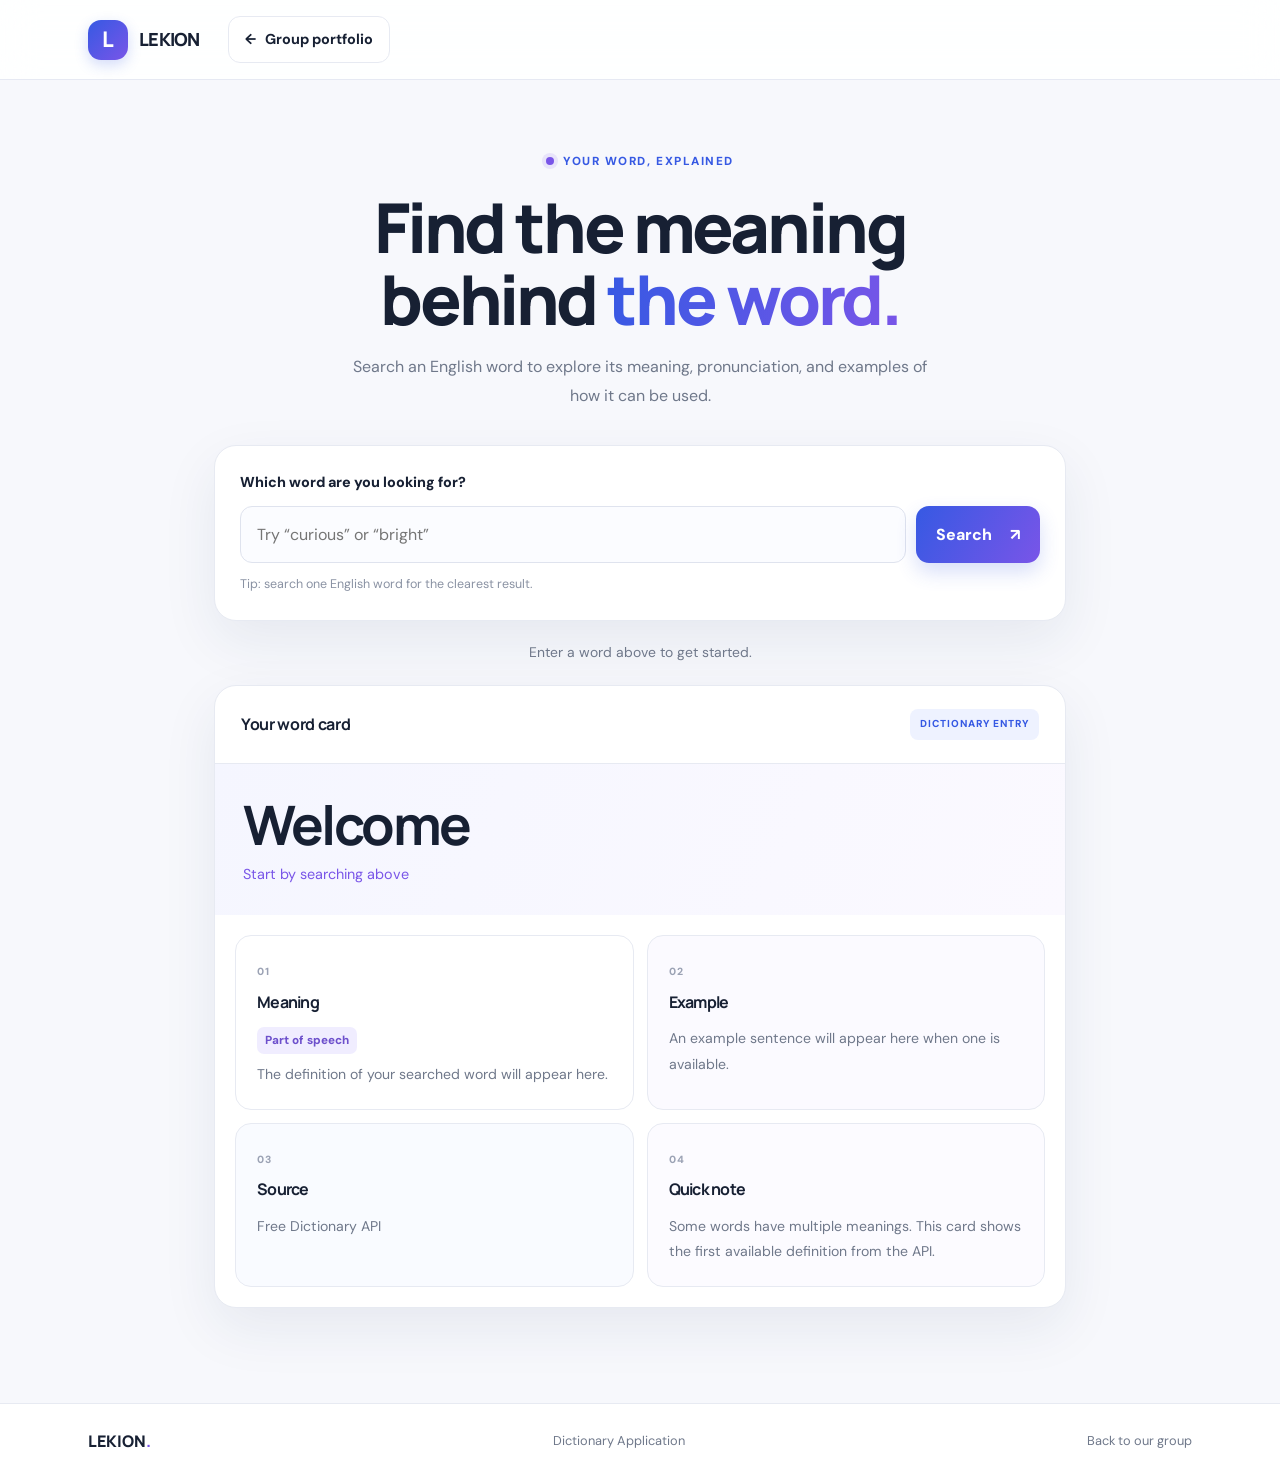
==== app.html @ 006d4588 "Add files via upload" ====
<!DOCTYPE html>
<html lang="en">
<head>
  <meta charset="UTF-8">
  <meta name="viewport" content="width=device-width, initial-scale=1.0">
  <meta name="description" content="Use LEKION to look up definitions, pronunciation, and example sentences.">
  <title>LEKION | Dictionary</title>
  <link rel="stylesheet" href="styles.css">
  <script src="script.js" defer></script>
</head>
<body class="dictionary-page">
  <header class="site-header">
    <nav class="nav-wrap" aria-label="Main navigation">
      <a class="brand" href="index.html" aria-label="LEKION home"><span class="brand-mark" aria-hidden="true">L</span><span>LEKION</span></a>
      <a class="nav-cta" href="index.html"><span aria-hidden="true">←</span> Group portfolio</a>
    </nav>
  </header>
  <main class="dictionary-main">
    <section class="dictionary-intro">
      <p class="eyebrow"><span class="eyebrow-dot"></span> YOUR WORD, EXPLAINED</p>
      <h1>Find the meaning<br>behind <span>the word.</span></h1>
      <p>Search an English word to explore its meaning, pronunciation, and examples of how it can be used.</p>
    </section>

    <section class="search-panel" aria-labelledby="search-title">
      <form id="dictionaryForm">
        <label id="search-title" for="wordInput">Which word are you looking for?</label>
        <div class="search-row"><input type="text" id="wordInput" name="word" placeholder="Try “curious” or “bright”" autocomplete="off" required><button class="button" id="searchButton" type="submit">Search <span aria-hidden="true">↗</span></button></div>
        <p class="search-hint">Tip: search one English word for the clearest result.</p>
      </form>
    </section>

    <p id="statusMessage" class="status-message" role="status" aria-live="polite">Enter a word above to get started.</p>
    <section id="errorMessage" class="error-message" aria-live="polite" hidden><h2>We couldn't find that word.</h2><p id="errorText">Please check the spelling and try again.</p></section>

    <section id="dictionaryResult" class="dictionary-result" aria-live="polite" aria-labelledby="resultHeading">
      <div class="result-topline"><h2 id="resultHeading">Your word card</h2><span class="result-tag">DICTIONARY ENTRY</span></div>
      <article class="word-information"><div><h3 id="word">Welcome</h3><p id="phonetic">Start by searching above</p></div><button id="audioButton" class="audio-button" type="button" aria-label="Play pronunciation" hidden>▶</button></article>
      <div class="result-details">
        <article class="detail-card meaning"><span class="detail-number">01</span><h3>Meaning</h3><p id="partOfSpeech" class="part-of-speech">Part of speech</p><p id="definition">The definition of your searched word will appear here.</p></article>
        <article class="detail-card example"><span class="detail-number">02</span><h3>Example</h3><p id="example">An example sentence will appear here when one is available.</p></article>
        <article class="detail-card source"><span class="detail-number">03</span><h3>Source</h3><p id="source">Free Dictionary API</p></article>
        <article class="detail-card search-note"><span class="detail-number">04</span><h3>Quick note</h3><p>Some words have multiple meanings. This card shows the first available definition from the API.</p></article>
      </div>
    </section>
  </main>
  <footer class="site-footer"><div class="footer-inner"><a class="footer-brand" href="index.html">LEKION<span>.</span></a><p>Dictionary Application</p><p><a href="index.html">Back to our group</a></p></div></footer>
</body>
</html>
---- styles.css ----
@import url('https://fonts.googleapis.com/css2?family=DM+Sans:wght@400;500;600;700&family=Manrope:wght@400;500;600;700;800&display=swap');

:root{--ink:#172033;--muted:#6f788a;--blue:#3659e3;--purple:#7955e8;--line:#e7eaf2;--paper:#f7f8fc;--white:#fff;--soft-blue:#eef2ff;--shadow:0 20px 55px rgba(30,45,90,.08)}
*{box-sizing:border-box}
html{scroll-behavior:smooth;scroll-padding-top:95px}
body{margin:0;background:var(--paper);color:var(--ink);font-family:"DM Sans",Arial,sans-serif;line-height:1.6}
a{color:inherit;text-decoration:none}
button,input{font:inherit}
.site-header{position:sticky;top:0;z-index:20;background:rgba(255,255,255,.88);backdrop-filter:blur(18px);border-bottom:1px solid rgba(226,230,241,.85)}
.nav-wrap{max-width:1160px;margin:auto;padding:16px 28px;display:flex;align-items:center;gap:28px;min-height:76px}
.brand{display:inline-flex;align-items:center;gap:11px;font-family:Manrope,sans-serif;font-size:1.13rem;font-weight:800;letter-spacing:-.04em}
.brand-mark{width:40px;height:40px;display:grid;place-items:center;border-radius:13px;background:linear-gradient(135deg,var(--blue),var(--purple));color:white;font-size:1.35rem;font-weight:900;box-shadow:0 5px 14px rgba(54,89,227,.22);transition:transform .18s ease,box-shadow .18s ease}
.brand:hover .brand-mark{transform:translateY(-2px) rotate(-4deg);box-shadow:0 8px 20px rgba(54,89,227,.3)}
.nav-links{display:flex;list-style:none;align-items:center;gap:30px;margin:0 0 0 auto;padding:0}
.nav-links a,.nav-cta{font-size:.9rem;font-weight:700;color:#626c80;transition:color .2s}
.nav-links a:hover,.nav-cta:hover{color:var(--blue)}
.nav-cta{display:inline-flex;align-items:center;gap:9px;padding:11px 16px;border:1px solid var(--line);border-radius:12px;background:white;color:var(--ink)}
.portfolio-hero{position:relative;overflow:hidden;display:grid;grid-template-columns:1.05fr .95fr;gap:50px;align-items:center;max-width:1160px;margin:0 auto;padding:92px 28px 105px;min-height:570px}
.portfolio-hero:before{content:"";position:absolute;width:520px;height:520px;border-radius:50%;background:radial-gradient(circle,rgba(112,90,239,.09),transparent 68%);right:-90px;top:10px;pointer-events:none}
.hero-copy{position:relative;z-index:1}
.eyebrow{display:flex;align-items:center;gap:9px;margin:0 0 20px;color:var(--blue);font-size:.73rem;font-weight:800;letter-spacing:.13em;text-transform:uppercase}
.eyebrow-dot{width:8px;height:8px;border-radius:50%;background:var(--purple);box-shadow:0 0 0 4px rgba(121,85,232,.12)}
h1,h2,h3,p{margin-top:0}
h1,h2,h3{font-family:Manrope,"DM Sans",sans-serif;letter-spacing:-.045em}
.portfolio-hero h1,.dictionary-intro h1{font-size:clamp(3.1rem,6vw,5.15rem);line-height:1.05;margin:0 0 23px;font-weight:800}
h1 span,.section-heading span{color:var(--blue)}
.portfolio-hero h1 span,.dictionary-intro h1 span{background:linear-gradient(100deg,var(--blue),var(--purple));-webkit-background-clip:text;background-clip:text;color:transparent}
.hero-description{max-width:510px;color:var(--muted);font-size:1.08rem;line-height:1.8;margin-bottom:28px}
.hero-actions{display:flex;flex-wrap:wrap;gap:12px}
.button{display:inline-flex;align-items:center;justify-content:center;gap:18px;border:0;border-radius:13px;padding:14px 20px;background:linear-gradient(120deg,var(--blue),var(--purple));color:white;font-weight:800;box-shadow:0 9px 20px rgba(54,89,227,.2);cursor:pointer;transition:transform .2s,box-shadow .2s}
.button:hover{transform:translateY(-2px);box-shadow:0 13px 26px rgba(54,89,227,.28)}
.button-light{background:white;color:var(--ink);border:1px solid var(--line);box-shadow:none}
.button-light:hover{box-shadow:var(--shadow)}
.hero-proof{display:flex;align-items:center;gap:11px;color:var(--muted);font-size:.85rem;margin-top:33px}
.proof-icon{display:grid;place-items:center;width:34px;height:34px;border-radius:10px;background:#ecefff;color:var(--blue);font-weight:800}
.hero-visual{position:relative;display:grid;place-items:center;min-height:365px}
.visual-orbit{position:absolute;border:1px solid #e0e4fa;border-radius:50%;transform:rotate(-20deg)}
.orbit-one{width:390px;height:270px}.orbit-two{width:300px;height:390px;transform:rotate(38deg);border-color:#e8e0fb}
.floating-card{position:relative;background:rgba(255,255,255,.94);border:1px solid rgba(229,232,244,.95);border-radius:22px;box-shadow:0 22px 65px rgba(37,47,94,.13)}
.card-main{z-index:2;width:min(330px,90%);padding:28px 30px;transform:rotate(-3deg)}
.card-label{display:block;color:#8b93a6;font-size:.65rem;font-weight:800;letter-spacing:.14em;margin-bottom:13px}
.card-main strong{display:block;font-family:Manrope,sans-serif;font-size:2.65rem;letter-spacing:-.06em}
.card-main em{display:block;color:var(--purple);font-size:.9rem;margin:2px 0 18px}
.card-main p{font-size:.91rem;line-height:1.7;color:var(--muted);margin:0;max-width:245px}
.card-spark{position:absolute;right:25px;top:28px;color:#f1b94e;font-size:1.6rem}
.card-small{position:absolute;z-index:3;display:flex;align-items:center;gap:12px;padding:13px 16px;border-radius:15px;transform:rotate(3deg)}
.card-top{top:23px;right:-4px}.card-bottom{bottom:22px;left:-5px;transform:rotate(-4deg)}
.mini-symbol{display:grid;place-items:center;width:38px;height:38px;border-radius:12px;background:#edf0ff;color:var(--blue);font-weight:900}
.mini-symbol.purple{background:#f1eaff;color:var(--purple);font-size:1.3rem}
.card-small b,.card-small small{display:block}.card-small b{font-size:.8rem}.card-small small{font-size:.68rem;color:var(--muted);margin-top:2px}
.decor-star{position:absolute;color:#8a70ee}.star-one{top:15px;left:45px;font-size:1.8rem}.star-two{bottom:40px;right:25px;font-size:1.35rem;color:#f0b64b}
.portfolio-section{max-width:1160px;margin:0 auto;padding:76px 28px}
.about-section{border-top:1px solid var(--line);border-bottom:1px solid var(--line)}
.about-grid{display:grid;grid-template-columns:1fr 1fr;gap:80px;align-items:center}
.section-heading{font-size:clamp(2.2rem,4vw,3.35rem);line-height:1.15;margin:0 0 20px}
.about-note{border-left:3px solid var(--purple);padding:9px 0 9px 25px}
.note-number,.member-number{display:block;color:var(--blue);font-size:.68rem;letter-spacing:.12em;font-weight:800;margin-bottom:12px}
.about-note p,.section-copy{max-width:650px;color:var(--muted);line-height:1.85;margin:0}
.project-section{padding-top:95px;padding-bottom:95px}
.project-section>.section-copy,.team-section>.section-copy{margin-bottom:32px}
.project-grid{display:grid;grid-template-columns:1.3fr .7fr;gap:20px;margin-top:34px}
.project-card,.api-card{position:relative;overflow:hidden;border:1px solid var(--line);border-radius:22px;padding:30px;background:white;box-shadow:0 8px 28px rgba(35,46,86,.035)}
.project-icon{display:grid;place-items:center;width:52px;height:52px;border-radius:16px;background:var(--soft-blue);color:var(--blue);font-weight:900;font-size:1.3rem;margin-bottom:24px}
.project-card h3,.api-card h3{font-size:1.45rem;margin:0 0 12px}
.project-card p,.api-card p{color:var(--muted);line-height:1.8;font-size:.94rem}
.text-link{display:inline-flex;gap:10px;align-items:center;color:var(--blue);font-size:.88rem;font-weight:800;margin-top:7px}
.api-card{background:#202849;color:white;border:0}
.api-card .card-label{color:#b4bcdb}.api-card h3{color:white}.api-card p{color:#c2c9de}.api-orb{position:absolute;right:20px;top:18px;font-size:4.7rem;color:rgba(160,145,255,.18)}
.api-card .text-link{color:#b9b4ff}
.team-section{padding-top:60px;padding-bottom:100px}
.team-grid{display:grid;grid-template-columns:repeat(3,minmax(0,1fr));gap:18px;margin-top:35px}
.member-card{overflow:hidden;background:white;border:1px solid var(--line);border-radius:20px;box-shadow:0 8px 25px rgba(35,46,86,.04)}
.member-photo-wrap{height:180px;background:linear-gradient(135deg,#e9edff,#f2eaff);position:relative;display:grid;place-items:center;overflow:hidden}
.member-photo{position:absolute;width:100%;height:100%;object-fit:cover;z-index:1}
.photo-fallback{font-family:Manrope,sans-serif;font-size:2.5rem;font-weight:800;color:#7d83d6}
.member-info{padding:23px}
.member-info h3{font-size:1.2rem;margin:0 0 8px}
.member-role{color:var(--blue)!important;font-weight:700;font-size:.8rem!important;margin-bottom:11px!important}
.member-info p{font-size:.85rem;color:var(--muted);line-height:1.75;margin-bottom:0}
.app-callout{max-width:1104px;margin:0 auto 90px;padding:35px 40px;display:flex;justify-content:space-between;align-items:center;gap:24px;border:1px solid #e3e5fb;border-radius:24px;background:linear-gradient(115deg,#f0f2ff,#fbf8ff)}
.app-callout .eyebrow{margin-bottom:9px}.app-callout h2{font-size:2rem;margin:0 0 5px}.app-callout p:not(.eyebrow){color:var(--muted);margin:0}
.site-footer{border-top:1px solid var(--line);background:#fff}
.footer-inner{max-width:1160px;margin:auto;padding:25px 28px;display:flex;align-items:center;justify-content:space-between;gap:18px;color:var(--muted);font-size:.8rem}
.footer-inner p{margin:0}.footer-brand{font-family:Manrope,sans-serif;font-weight:900;font-size:1rem;color:var(--ink)}.footer-brand span{color:var(--purple)}
.dictionary-main{max-width:900px;margin:0 auto;padding:72px 24px 95px}
.dictionary-intro{text-align:center;margin:0 auto 34px;max-width:680px}
.dictionary-intro .eyebrow{justify-content:center}
.dictionary-intro h1{font-size:clamp(2.7rem,6vw,4.3rem);margin-bottom:18px}
.dictionary-intro>p:last-child{max-width:590px;margin:0 auto;color:var(--muted);line-height:1.8}
.search-panel{background:white;border:1px solid var(--line);border-radius:22px;padding:25px;box-shadow:var(--shadow)}
.search-panel label{display:block;font-weight:800;font-size:.9rem;margin-bottom:12px}
.search-row{display:flex;gap:10px}
.search-row input{min-width:0;flex:1;padding:15px 16px;border:1px solid #dfe3ee;border-radius:12px;outline:none;color:var(--ink);background:#fbfcff;transition:border-color .2s,box-shadow .2s}
.search-row input:focus{border-color:var(--blue);box-shadow:0 0 0 4px rgba(54,89,227,.1)}
.search-hint{font-size:.78rem;color:#8a92a3;margin:12px 0 0}
.status-message{min-height:24px;text-align:center;color:var(--muted);font-size:.87rem;margin:20px 0}
.status-message.loading{color:var(--blue)}.status-message.success{color:#24845a}.status-message.error{color:#c43d52}
.dictionary-result{overflow:hidden;background:white;border:1px solid var(--line);border-radius:22px;box-shadow:var(--shadow)}
.result-topline{display:flex;justify-content:space-between;align-items:center;gap:15px;padding:23px 26px;border-bottom:1px solid var(--line)}
.result-topline h2{font-size:1rem;margin:0;letter-spacing:-.02em}
.result-tag{font-size:.63rem;letter-spacing:.1em;font-weight:800;color:var(--blue);background:var(--soft-blue);padding:7px 10px;border-radius:8px}
.word-information{display:flex;align-items:center;justify-content:space-between;gap:20px;padding:29px 28px;background:linear-gradient(115deg,#f5f6ff,#fbf9ff)}
.word-information h3{font-size:clamp(2.3rem,6vw,3.4rem);line-height:1.15;margin:0 0 8px;overflow-wrap:anywhere}
.word-information p{margin:0;color:var(--purple);font-size:.9rem}
.audio-button{width:46px;height:46px;flex:0 0 46px;border:0;border-radius:15px;background:white;color:var(--blue);box-shadow:0 4px 14px rgba(50,60,110,.1);cursor:pointer}
.result-details{display:grid;grid-template-columns:1fr 1fr;gap:13px;padding:20px}
.detail-card{position:relative;border:1px solid var(--line);border-radius:16px;padding:21px;min-height:155px}
.detail-number{font-size:.65rem;font-weight:800;color:#9ba2b4;letter-spacing:.1em}
.detail-card h3{font-size:1rem;margin:7px 0 11px}
.detail-card p{font-size:.88rem;color:var(--muted);line-height:1.8;margin-bottom:0;overflow-wrap:anywhere}
.detail-card .part-of-speech{display:inline-block;margin-bottom:8px;padding:3px 8px;border-radius:7px;background:#f0edff;color:#6d50cc;font-size:.73rem;font-weight:800}
.example{background:#fbfaff}.source{background:#f9fbff}.search-note{background:#fcfbff}
.error-message{padding:20px;margin:16px 0;border:1px solid #f3cdd3;border-radius:15px;background:#fff5f6;color:#9e2637}
.error-message h2{font-size:1rem;margin:0 0 5px}.error-message p{margin:0;font-size:.88rem}
[hidden]{display:none!important}
@media(max-width:800px){.nav-wrap{padding:13px 20px;gap:15px}.nav-links{gap:16px}.portfolio-hero{grid-template-columns:1fr;padding:70px 24px 80px;gap:25px}.hero-visual{min-height:340px}.about-grid{gap:35px}.project-grid{grid-template-columns:1fr 1fr}.team-grid{grid-template-columns:1fr 1fr}.app-callout{margin:0 20px 65px}.footer-inner{flex-wrap:wrap}.portfolio-section{padding-left:24px;padding-right:24px}}
@media(max-width:560px){.nav-wrap{min-height:66px;padding:11px 16px}.brand{font-size:1rem}.brand-mark{width:36px;height:36px}.nav-links{display:none}.nav-cta{margin-left:auto;font-size:.78rem;padding:9px 11px}.portfolio-hero{padding:56px 20px 65px;min-height:unset}.portfolio-hero h1{font-size:3.1rem}.hero-description{font-size:1rem}.hero-visual{min-height:310px}.orbit-one{width:300px;height:220px}.orbit-two{width:240px;height:300px}.card-main{width:280px;padding:24px}.card-main strong{font-size:2.25rem}.card-top{right:-2px;top:8px}.card-bottom{left:-2px;bottom:10px}.portfolio-section{padding:60px 20px}.about-grid{grid-template-columns:1fr;gap:20px}.section-heading{font-size:2.35rem}.project-grid,.team-grid{grid-template-columns:1fr}.member-photo-wrap{height:205px}.app-callout{margin:0 16px 55px;padding:27px 22px;align-items:flex-start;flex-direction:column}.app-callout h2{font-size:1.7rem}.footer-inner{padding:24px 20px;display:grid;grid-template-columns:1fr;gap:8px}.dictionary-main{padding:50px 16px 65px}.dictionary-intro h1{font-size:2.8rem}.search-panel{padding:18px;border-radius:18px}.search-row{flex-direction:column}.search-row .button{width:100%}.result-topline{padding:18px;align-items:flex-start}.result-tag{font-size:.56rem}.word-information{padding:24px 20px}.result-details{grid-template-columns:1fr;padding:13px}.detail-card{min-height:unset;padding:18px}}
@media(prefers-reduced-motion:reduce){html{scroll-behavior:auto}*,*::before,*::after{transition:none!important}}
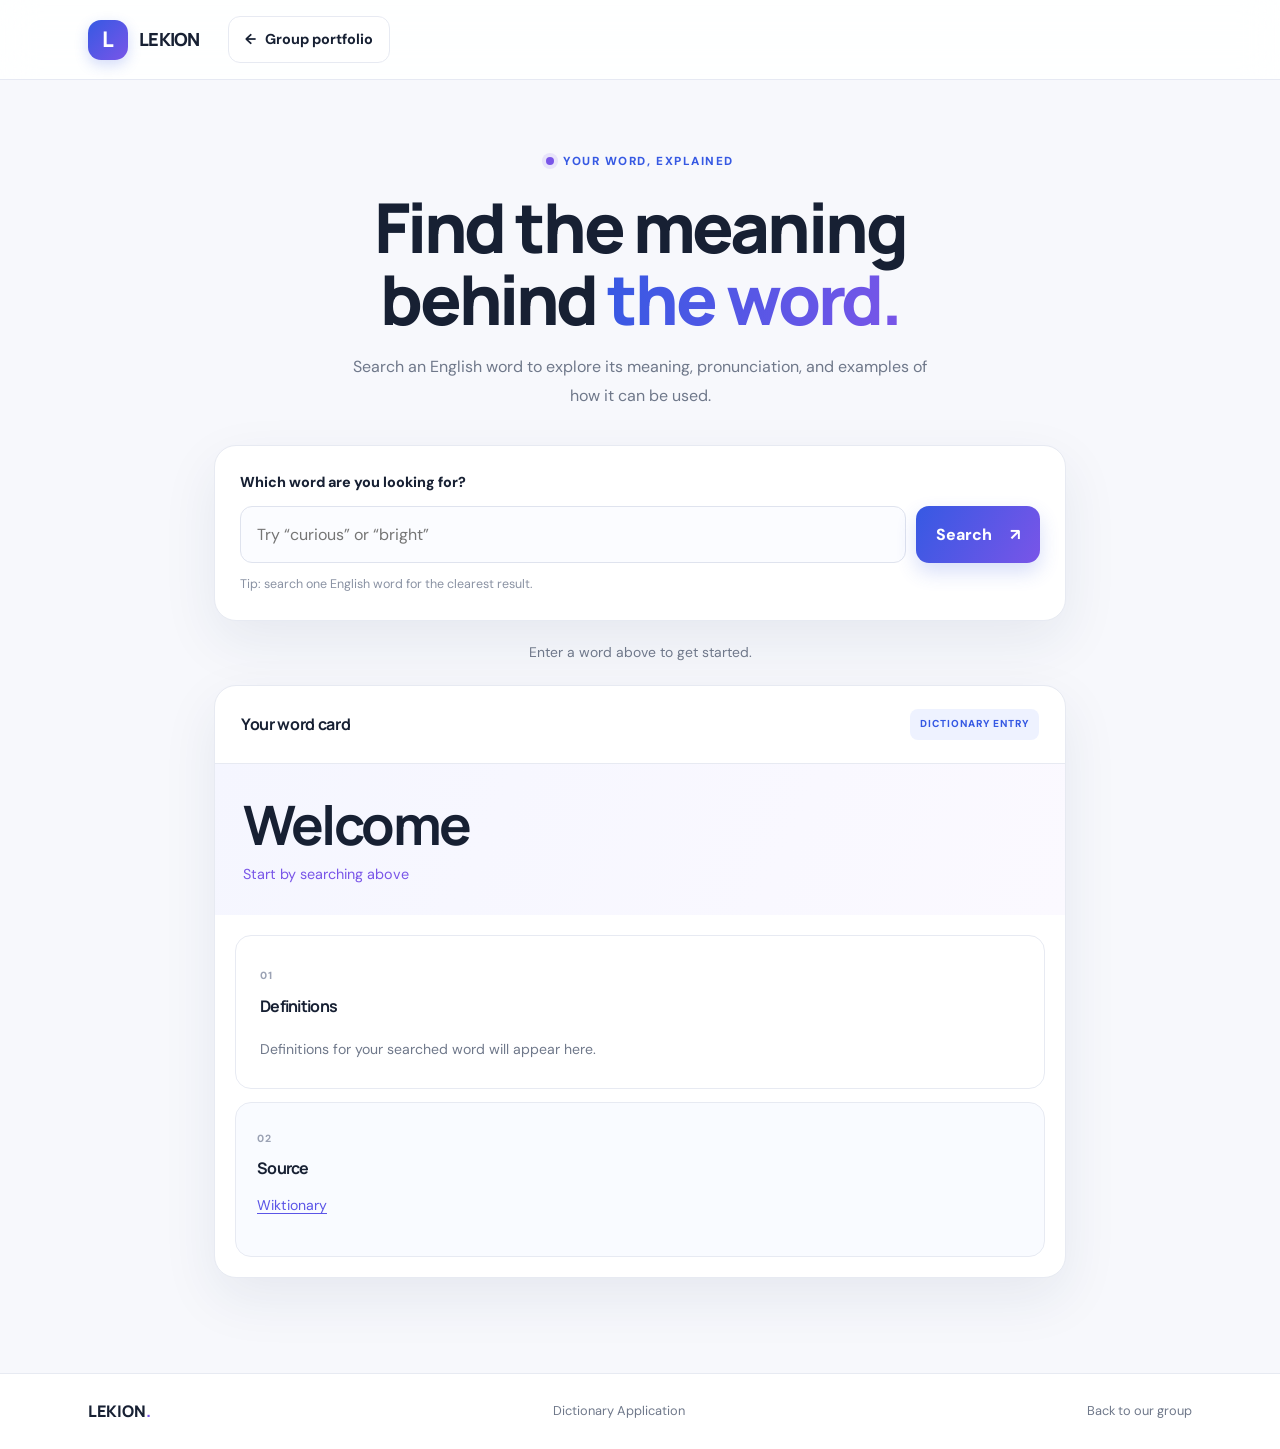
==== commit c2ba4f4b: "Add files via upload" ====
--- a/app.html
+++ b/app.html
@@ -36,14 +36,12 @@
     <section id="dictionaryResult" class="dictionary-result" aria-live="polite" aria-labelledby="resultHeading">
       <div class="result-topline"><h2 id="resultHeading">Your word card</h2><span class="result-tag">DICTIONARY ENTRY</span></div>
       <article class="word-information"><div><h3 id="word">Welcome</h3><p id="phonetic">Start by searching above</p></div><button id="audioButton" class="audio-button" type="button" aria-label="Play pronunciation" hidden>▶</button></article>
-      <div class="result-details">
-        <article class="detail-card meaning"><span class="detail-number">01</span><h3>Meaning</h3><p id="partOfSpeech" class="part-of-speech">Part of speech</p><p id="definition">The definition of your searched word will appear here.</p></article>
-        <article class="detail-card example"><span class="detail-number">02</span><h3>Example</h3><p id="example">An example sentence will appear here when one is available.</p></article>
-        <article class="detail-card source"><span class="detail-number">03</span><h3>Source</h3><p id="source">Free Dictionary API</p></article>
-        <article class="detail-card search-note"><span class="detail-number">04</span><h3>Quick note</h3><p>Some words have multiple meanings. This card shows the first available definition from the API.</p></article>
+      <div class="result-details result-details-full">
+        <article class="detail-card definitions-card"><span class="detail-number">01</span><h3>Definitions</h3><div id="allEntries"><p>Definitions for your searched word will appear here.</p></div></article>
+        <article class="detail-card source"><span class="detail-number">02</span><h3>Source</h3><p><a id="source" href="https://freedictionaryapi.com/" target="_blank" rel="noopener noreferrer">Wiktionary</a></p></article>
       </div>
     </section>
   </main>
   <footer class="site-footer"><div class="footer-inner"><a class="footer-brand" href="index.html">LEKION<span>.</span></a><p>Dictionary Application</p><p><a href="index.html">Back to our group</a></p></div></footer>
 </body>
-</html>
+</html>
--- a/styles.css
+++ b/styles.css
@@ -1,118 +1,1017 @@
 @import url('https://fonts.googleapis.com/css2?family=DM+Sans:wght@400;500;600;700&family=Manrope:wght@400;500;600;700;800&display=swap');
-
-:root{--ink:#172033;--muted:#6f788a;--blue:#3659e3;--purple:#7955e8;--line:#e7eaf2;--paper:#f7f8fc;--white:#fff;--soft-blue:#eef2ff;--shadow:0 20px 55px rgba(30,45,90,.08)}
-*{box-sizing:border-box}
-html{scroll-behavior:smooth;scroll-padding-top:95px}
-body{margin:0;background:var(--paper);color:var(--ink);font-family:"DM Sans",Arial,sans-serif;line-height:1.6}
-a{color:inherit;text-decoration:none}
-button,input{font:inherit}
-.site-header{position:sticky;top:0;z-index:20;background:rgba(255,255,255,.88);backdrop-filter:blur(18px);border-bottom:1px solid rgba(226,230,241,.85)}
-.nav-wrap{max-width:1160px;margin:auto;padding:16px 28px;display:flex;align-items:center;gap:28px;min-height:76px}
-.brand{display:inline-flex;align-items:center;gap:11px;font-family:Manrope,sans-serif;font-size:1.13rem;font-weight:800;letter-spacing:-.04em}
-.brand-mark{width:40px;height:40px;display:grid;place-items:center;border-radius:13px;background:linear-gradient(135deg,var(--blue),var(--purple));color:white;font-size:1.35rem;font-weight:900;box-shadow:0 5px 14px rgba(54,89,227,.22);transition:transform .18s ease,box-shadow .18s ease}
-.brand:hover .brand-mark{transform:translateY(-2px) rotate(-4deg);box-shadow:0 8px 20px rgba(54,89,227,.3)}
-.nav-links{display:flex;list-style:none;align-items:center;gap:30px;margin:0 0 0 auto;padding:0}
-.nav-links a,.nav-cta{font-size:.9rem;font-weight:700;color:#626c80;transition:color .2s}
-.nav-links a:hover,.nav-cta:hover{color:var(--blue)}
-.nav-cta{display:inline-flex;align-items:center;gap:9px;padding:11px 16px;border:1px solid var(--line);border-radius:12px;background:white;color:var(--ink)}
-.portfolio-hero{position:relative;overflow:hidden;display:grid;grid-template-columns:1.05fr .95fr;gap:50px;align-items:center;max-width:1160px;margin:0 auto;padding:92px 28px 105px;min-height:570px}
-.portfolio-hero:before{content:"";position:absolute;width:520px;height:520px;border-radius:50%;background:radial-gradient(circle,rgba(112,90,239,.09),transparent 68%);right:-90px;top:10px;pointer-events:none}
-.hero-copy{position:relative;z-index:1}
-.eyebrow{display:flex;align-items:center;gap:9px;margin:0 0 20px;color:var(--blue);font-size:.73rem;font-weight:800;letter-spacing:.13em;text-transform:uppercase}
-.eyebrow-dot{width:8px;height:8px;border-radius:50%;background:var(--purple);box-shadow:0 0 0 4px rgba(121,85,232,.12)}
-h1,h2,h3,p{margin-top:0}
-h1,h2,h3{font-family:Manrope,"DM Sans",sans-serif;letter-spacing:-.045em}
-.portfolio-hero h1,.dictionary-intro h1{font-size:clamp(3.1rem,6vw,5.15rem);line-height:1.05;margin:0 0 23px;font-weight:800}
-h1 span,.section-heading span{color:var(--blue)}
-.portfolio-hero h1 span,.dictionary-intro h1 span{background:linear-gradient(100deg,var(--blue),var(--purple));-webkit-background-clip:text;background-clip:text;color:transparent}
-.hero-description{max-width:510px;color:var(--muted);font-size:1.08rem;line-height:1.8;margin-bottom:28px}
-.hero-actions{display:flex;flex-wrap:wrap;gap:12px}
-.button{display:inline-flex;align-items:center;justify-content:center;gap:18px;border:0;border-radius:13px;padding:14px 20px;background:linear-gradient(120deg,var(--blue),var(--purple));color:white;font-weight:800;box-shadow:0 9px 20px rgba(54,89,227,.2);cursor:pointer;transition:transform .2s,box-shadow .2s}
-.button:hover{transform:translateY(-2px);box-shadow:0 13px 26px rgba(54,89,227,.28)}
-.button-light{background:white;color:var(--ink);border:1px solid var(--line);box-shadow:none}
-.button-light:hover{box-shadow:var(--shadow)}
-.hero-proof{display:flex;align-items:center;gap:11px;color:var(--muted);font-size:.85rem;margin-top:33px}
-.proof-icon{display:grid;place-items:center;width:34px;height:34px;border-radius:10px;background:#ecefff;color:var(--blue);font-weight:800}
-.hero-visual{position:relative;display:grid;place-items:center;min-height:365px}
-.visual-orbit{position:absolute;border:1px solid #e0e4fa;border-radius:50%;transform:rotate(-20deg)}
-.orbit-one{width:390px;height:270px}.orbit-two{width:300px;height:390px;transform:rotate(38deg);border-color:#e8e0fb}
-.floating-card{position:relative;background:rgba(255,255,255,.94);border:1px solid rgba(229,232,244,.95);border-radius:22px;box-shadow:0 22px 65px rgba(37,47,94,.13)}
-.card-main{z-index:2;width:min(330px,90%);padding:28px 30px;transform:rotate(-3deg)}
-.card-label{display:block;color:#8b93a6;font-size:.65rem;font-weight:800;letter-spacing:.14em;margin-bottom:13px}
-.card-main strong{display:block;font-family:Manrope,sans-serif;font-size:2.65rem;letter-spacing:-.06em}
-.card-main em{display:block;color:var(--purple);font-size:.9rem;margin:2px 0 18px}
-.card-main p{font-size:.91rem;line-height:1.7;color:var(--muted);margin:0;max-width:245px}
-.card-spark{position:absolute;right:25px;top:28px;color:#f1b94e;font-size:1.6rem}
-.card-small{position:absolute;z-index:3;display:flex;align-items:center;gap:12px;padding:13px 16px;border-radius:15px;transform:rotate(3deg)}
-.card-top{top:23px;right:-4px}.card-bottom{bottom:22px;left:-5px;transform:rotate(-4deg)}
-.mini-symbol{display:grid;place-items:center;width:38px;height:38px;border-radius:12px;background:#edf0ff;color:var(--blue);font-weight:900}
-.mini-symbol.purple{background:#f1eaff;color:var(--purple);font-size:1.3rem}
-.card-small b,.card-small small{display:block}.card-small b{font-size:.8rem}.card-small small{font-size:.68rem;color:var(--muted);margin-top:2px}
-.decor-star{position:absolute;color:#8a70ee}.star-one{top:15px;left:45px;font-size:1.8rem}.star-two{bottom:40px;right:25px;font-size:1.35rem;color:#f0b64b}
-.portfolio-section{max-width:1160px;margin:0 auto;padding:76px 28px}
-.about-section{border-top:1px solid var(--line);border-bottom:1px solid var(--line)}
-.about-grid{display:grid;grid-template-columns:1fr 1fr;gap:80px;align-items:center}
-.section-heading{font-size:clamp(2.2rem,4vw,3.35rem);line-height:1.15;margin:0 0 20px}
-.about-note{border-left:3px solid var(--purple);padding:9px 0 9px 25px}
-.note-number,.member-number{display:block;color:var(--blue);font-size:.68rem;letter-spacing:.12em;font-weight:800;margin-bottom:12px}
-.about-note p,.section-copy{max-width:650px;color:var(--muted);line-height:1.85;margin:0}
-.project-section{padding-top:95px;padding-bottom:95px}
-.project-section>.section-copy,.team-section>.section-copy{margin-bottom:32px}
-.project-grid{display:grid;grid-template-columns:1.3fr .7fr;gap:20px;margin-top:34px}
-.project-card,.api-card{position:relative;overflow:hidden;border:1px solid var(--line);border-radius:22px;padding:30px;background:white;box-shadow:0 8px 28px rgba(35,46,86,.035)}
-.project-icon{display:grid;place-items:center;width:52px;height:52px;border-radius:16px;background:var(--soft-blue);color:var(--blue);font-weight:900;font-size:1.3rem;margin-bottom:24px}
-.project-card h3,.api-card h3{font-size:1.45rem;margin:0 0 12px}
-.project-card p,.api-card p{color:var(--muted);line-height:1.8;font-size:.94rem}
-.text-link{display:inline-flex;gap:10px;align-items:center;color:var(--blue);font-size:.88rem;font-weight:800;margin-top:7px}
-.api-card{background:#202849;color:white;border:0}
-.api-card .card-label{color:#b4bcdb}.api-card h3{color:white}.api-card p{color:#c2c9de}.api-orb{position:absolute;right:20px;top:18px;font-size:4.7rem;color:rgba(160,145,255,.18)}
-.api-card .text-link{color:#b9b4ff}
-.team-section{padding-top:60px;padding-bottom:100px}
-.team-grid{display:grid;grid-template-columns:repeat(3,minmax(0,1fr));gap:18px;margin-top:35px}
-.member-card{overflow:hidden;background:white;border:1px solid var(--line);border-radius:20px;box-shadow:0 8px 25px rgba(35,46,86,.04)}
-.member-photo-wrap{height:180px;background:linear-gradient(135deg,#e9edff,#f2eaff);position:relative;display:grid;place-items:center;overflow:hidden}
-.member-photo{position:absolute;width:100%;height:100%;object-fit:cover;z-index:1}
-.photo-fallback{font-family:Manrope,sans-serif;font-size:2.5rem;font-weight:800;color:#7d83d6}
-.member-info{padding:23px}
-.member-info h3{font-size:1.2rem;margin:0 0 8px}
-.member-role{color:var(--blue)!important;font-weight:700;font-size:.8rem!important;margin-bottom:11px!important}
-.member-info p{font-size:.85rem;color:var(--muted);line-height:1.75;margin-bottom:0}
-.app-callout{max-width:1104px;margin:0 auto 90px;padding:35px 40px;display:flex;justify-content:space-between;align-items:center;gap:24px;border:1px solid #e3e5fb;border-radius:24px;background:linear-gradient(115deg,#f0f2ff,#fbf8ff)}
-.app-callout .eyebrow{margin-bottom:9px}.app-callout h2{font-size:2rem;margin:0 0 5px}.app-callout p:not(.eyebrow){color:var(--muted);margin:0}
-.site-footer{border-top:1px solid var(--line);background:#fff}
-.footer-inner{max-width:1160px;margin:auto;padding:25px 28px;display:flex;align-items:center;justify-content:space-between;gap:18px;color:var(--muted);font-size:.8rem}
-.footer-inner p{margin:0}.footer-brand{font-family:Manrope,sans-serif;font-weight:900;font-size:1rem;color:var(--ink)}.footer-brand span{color:var(--purple)}
-.dictionary-main{max-width:900px;margin:0 auto;padding:72px 24px 95px}
-.dictionary-intro{text-align:center;margin:0 auto 34px;max-width:680px}
-.dictionary-intro .eyebrow{justify-content:center}
-.dictionary-intro h1{font-size:clamp(2.7rem,6vw,4.3rem);margin-bottom:18px}
-.dictionary-intro>p:last-child{max-width:590px;margin:0 auto;color:var(--muted);line-height:1.8}
-.search-panel{background:white;border:1px solid var(--line);border-radius:22px;padding:25px;box-shadow:var(--shadow)}
-.search-panel label{display:block;font-weight:800;font-size:.9rem;margin-bottom:12px}
-.search-row{display:flex;gap:10px}
-.search-row input{min-width:0;flex:1;padding:15px 16px;border:1px solid #dfe3ee;border-radius:12px;outline:none;color:var(--ink);background:#fbfcff;transition:border-color .2s,box-shadow .2s}
-.search-row input:focus{border-color:var(--blue);box-shadow:0 0 0 4px rgba(54,89,227,.1)}
-.search-hint{font-size:.78rem;color:#8a92a3;margin:12px 0 0}
-.status-message{min-height:24px;text-align:center;color:var(--muted);font-size:.87rem;margin:20px 0}
-.status-message.loading{color:var(--blue)}.status-message.success{color:#24845a}.status-message.error{color:#c43d52}
-.dictionary-result{overflow:hidden;background:white;border:1px solid var(--line);border-radius:22px;box-shadow:var(--shadow)}
-.result-topline{display:flex;justify-content:space-between;align-items:center;gap:15px;padding:23px 26px;border-bottom:1px solid var(--line)}
-.result-topline h2{font-size:1rem;margin:0;letter-spacing:-.02em}
-.result-tag{font-size:.63rem;letter-spacing:.1em;font-weight:800;color:var(--blue);background:var(--soft-blue);padding:7px 10px;border-radius:8px}
-.word-information{display:flex;align-items:center;justify-content:space-between;gap:20px;padding:29px 28px;background:linear-gradient(115deg,#f5f6ff,#fbf9ff)}
-.word-information h3{font-size:clamp(2.3rem,6vw,3.4rem);line-height:1.15;margin:0 0 8px;overflow-wrap:anywhere}
-.word-information p{margin:0;color:var(--purple);font-size:.9rem}
-.audio-button{width:46px;height:46px;flex:0 0 46px;border:0;border-radius:15px;background:white;color:var(--blue);box-shadow:0 4px 14px rgba(50,60,110,.1);cursor:pointer}
-.result-details{display:grid;grid-template-columns:1fr 1fr;gap:13px;padding:20px}
-.detail-card{position:relative;border:1px solid var(--line);border-radius:16px;padding:21px;min-height:155px}
-.detail-number{font-size:.65rem;font-weight:800;color:#9ba2b4;letter-spacing:.1em}
-.detail-card h3{font-size:1rem;margin:7px 0 11px}
-.detail-card p{font-size:.88rem;color:var(--muted);line-height:1.8;margin-bottom:0;overflow-wrap:anywhere}
-.detail-card .part-of-speech{display:inline-block;margin-bottom:8px;padding:3px 8px;border-radius:7px;background:#f0edff;color:#6d50cc;font-size:.73rem;font-weight:800}
-.example{background:#fbfaff}.source{background:#f9fbff}.search-note{background:#fcfbff}
-.error-message{padding:20px;margin:16px 0;border:1px solid #f3cdd3;border-radius:15px;background:#fff5f6;color:#9e2637}
-.error-message h2{font-size:1rem;margin:0 0 5px}.error-message p{margin:0;font-size:.88rem}
-[hidden]{display:none!important}
-@media(max-width:800px){.nav-wrap{padding:13px 20px;gap:15px}.nav-links{gap:16px}.portfolio-hero{grid-template-columns:1fr;padding:70px 24px 80px;gap:25px}.hero-visual{min-height:340px}.about-grid{gap:35px}.project-grid{grid-template-columns:1fr 1fr}.team-grid{grid-template-columns:1fr 1fr}.app-callout{margin:0 20px 65px}.footer-inner{flex-wrap:wrap}.portfolio-section{padding-left:24px;padding-right:24px}}
-@media(max-width:560px){.nav-wrap{min-height:66px;padding:11px 16px}.brand{font-size:1rem}.brand-mark{width:36px;height:36px}.nav-links{display:none}.nav-cta{margin-left:auto;font-size:.78rem;padding:9px 11px}.portfolio-hero{padding:56px 20px 65px;min-height:unset}.portfolio-hero h1{font-size:3.1rem}.hero-description{font-size:1rem}.hero-visual{min-height:310px}.orbit-one{width:300px;height:220px}.orbit-two{width:240px;height:300px}.card-main{width:280px;padding:24px}.card-main strong{font-size:2.25rem}.card-top{right:-2px;top:8px}.card-bottom{left:-2px;bottom:10px}.portfolio-section{padding:60px 20px}.about-grid{grid-template-columns:1fr;gap:20px}.section-heading{font-size:2.35rem}.project-grid,.team-grid{grid-template-columns:1fr}.member-photo-wrap{height:205px}.app-callout{margin:0 16px 55px;padding:27px 22px;align-items:flex-start;flex-direction:column}.app-callout h2{font-size:1.7rem}.footer-inner{padding:24px 20px;display:grid;grid-template-columns:1fr;gap:8px}.dictionary-main{padding:50px 16px 65px}.dictionary-intro h1{font-size:2.8rem}.search-panel{padding:18px;border-radius:18px}.search-row{flex-direction:column}.search-row .button{width:100%}.result-topline{padding:18px;align-items:flex-start}.result-tag{font-size:.56rem}.word-information{padding:24px 20px}.result-details{grid-template-columns:1fr;padding:13px}.detail-card{min-height:unset;padding:18px}}
-@media(prefers-reduced-motion:reduce){html{scroll-behavior:auto}*,*::before,*::after{transition:none!important}}
+:root {
+    --ink:#172033;
+    --muted:#6f788a;
+    --blue:#3659e3;
+    --purple:#7955e8;
+    --line:#e7eaf2;
+    --paper:#f7f8fc;
+    --white:#fff;
+    --soft-blue:#eef2ff;
+    --shadow:0 20px 55px rgba(30,45,90,.08)
+}
+* {
+    box-sizing:border-box
+}
+html {
+    scroll-behavior:smooth;
+    scroll-padding-top:95px
+}
+body {
+    margin:0;
+    background:var(--paper);
+    color:var(--ink);
+    font-family:"DM Sans",Arial,sans-serif;
+    line-height:1.6
+}
+a {
+    color:inherit;
+    text-decoration:none
+}
+button,input {
+    font:inherit
+}
+.site-header {
+    position:sticky;
+    top:0;
+    z-index:20;
+    background:rgba(255,255,255,.88);
+    backdrop-filter:blur(18px);
+    border-bottom:1px solid rgba(226,230,241,.85)
+}
+.nav-wrap {
+    max-width:1160px;
+    margin:auto;
+    padding:16px 28px;
+    display:flex;
+    align-items:center;
+    gap:28px;
+    min-height:76px
+}
+.brand {
+    display:inline-flex;
+    align-items:center;
+    gap:11px;
+    font-family:Manrope,sans-serif;
+    font-size:1.13rem;
+    font-weight:800;
+    letter-spacing:-.04em
+}
+.brand-mark {
+    width:40px;
+    height:40px;
+    display:grid;
+    place-items:center;
+    border-radius:13px;
+    background:linear-gradient(135deg,var(--blue),var(--purple));
+    color:white;
+    font-size:1.35rem;
+    font-weight:900;
+    box-shadow:0 5px 14px rgba(54,89,227,.22);
+    transition:transform .18s ease,box-shadow .18s ease
+}
+.brand:hover .brand-mark {
+    transform:translateY(-2px) rotate(-4deg);
+    box-shadow:0 8px 20px rgba(54,89,227,.3)
+}
+.nav-links {
+    display:flex;
+    list-style:none;
+    align-items:center;
+    gap:30px;
+    margin:0 0 0 auto;
+    padding:0
+}
+.nav-links a,.nav-cta {
+    font-size:.9rem;
+    font-weight:700;
+    color:#626c80;
+    transition:color .2s
+}
+.nav-links a:hover,.nav-cta:hover {
+    color:var(--blue)
+}
+.nav-cta {
+    display:inline-flex;
+    align-items:center;
+    gap:9px;
+    padding:11px 16px;
+    border:1px solid var(--line);
+    border-radius:12px;
+    background:white;
+    color:var(--ink)
+}
+.portfolio-hero {
+    position:relative;
+    overflow:hidden;
+    display:grid;
+    grid-template-columns:1.05fr .95fr;
+    gap:50px;
+    align-items:center;
+    max-width:1160px;
+    margin:0 auto;
+    padding:92px 28px 105px;
+    min-height:570px
+}
+.portfolio-hero:before {
+    content:"";
+    position:absolute;
+    width:520px;
+    height:520px;
+    border-radius:50%;
+    background:radial-gradient(circle,rgba(112,90,239,.09),transparent 68%);
+    right:-90px;
+    top:10px;
+    pointer-events:none
+}
+.hero-copy {
+    position:relative;
+    z-index:1
+}
+.eyebrow {
+    display:flex;
+    align-items:center;
+    gap:9px;
+    margin:0 0 20px;
+    color:var(--blue);
+    font-size:.73rem;
+    font-weight:800;
+    letter-spacing:.13em;
+    text-transform:uppercase
+}
+.eyebrow-dot {
+    width:8px;
+    height:8px;
+    border-radius:50%;
+    background:var(--purple);
+    box-shadow:0 0 0 4px rgba(121,85,232,.12)
+}
+h1,h2,h3,p {
+    margin-top:0
+}
+h1,h2,h3 {
+    font-family:Manrope,"DM Sans",sans-serif;
+    letter-spacing:-.045em
+}
+.portfolio-hero h1,.dictionary-intro h1 {
+    font-size:clamp(3.1rem,6vw,5.15rem);
+    line-height:1.05;
+    margin:0 0 23px;
+    font-weight:800
+}
+h1 span,.section-heading span {
+    color:var(--blue)
+}
+.portfolio-hero h1 span,.dictionary-intro h1 span {
+    background:linear-gradient(100deg,var(--blue),var(--purple));
+    -webkit-background-clip:text;
+    background-clip:text;
+    color:transparent
+}
+.hero-description {
+    max-width:510px;
+    color:var(--muted);
+    font-size:1.08rem;
+    line-height:1.8;
+    margin-bottom:28px
+}
+.hero-actions {
+    display:flex;
+    flex-wrap:wrap;
+    gap:12px
+}
+.button {
+    display:inline-flex;
+    align-items:center;
+    justify-content:center;
+    gap:18px;
+    border:0;
+    border-radius:13px;
+    padding:14px 20px;
+    background:linear-gradient(120deg,var(--blue),var(--purple));
+    color:white;
+    font-weight:800;
+    box-shadow:0 9px 20px rgba(54,89,227,.2);
+    cursor:pointer;
+    transition:transform .2s,box-shadow .2s
+}
+.button:hover {
+    transform:translateY(-2px);
+    box-shadow:0 13px 26px rgba(54,89,227,.28)
+}
+.button-light {
+    background:white;
+    color:var(--ink);
+    border:1px solid var(--line);
+    box-shadow:none
+}
+.button-light:hover {
+    box-shadow:var(--shadow)
+}
+.hero-proof {
+    display:flex;
+    align-items:center;
+    gap:11px;
+    color:var(--muted);
+    font-size:.85rem;
+    margin-top:33px
+}
+.proof-icon {
+    display:grid;
+    place-items:center;
+    width:34px;
+    height:34px;
+    border-radius:10px;
+    background:#ecefff;
+    color:var(--blue);
+    font-weight:800
+}
+.hero-visual {
+    position:relative;
+    display:grid;
+    place-items:center;
+    min-height:365px
+}
+.visual-orbit {
+    position:absolute;
+    border:1px solid #e0e4fa;
+    border-radius:50%;
+    transform:rotate(-20deg)
+}
+.orbit-one {
+    width:390px;
+    height:270px
+}
+.orbit-two {
+    width:300px;
+    height:390px;
+    transform:rotate(38deg);
+    border-color:#e8e0fb
+}
+.floating-card {
+    position:relative;
+    background:rgba(255,255,255,.94);
+    border:1px solid rgba(229,232,244,.95);
+    border-radius:22px;
+    box-shadow:0 22px 65px rgba(37,47,94,.13)
+}
+.card-main {
+    z-index:2;
+    width:min(330px,90%);
+    padding:28px 30px;
+    transform:rotate(-3deg)
+}
+.card-label {
+    display:block;
+    color:#8b93a6;
+    font-size:.65rem;
+    font-weight:800;
+    letter-spacing:.14em;
+    margin-bottom:13px
+}
+.card-main strong {
+    display:block;
+    font-family:Manrope,sans-serif;
+    font-size:2.65rem;
+    letter-spacing:-.06em
+}
+.card-main em {
+    display:block;
+    color:var(--purple);
+    font-size:.9rem;
+    margin:2px 0 18px
+}
+.card-main p {
+    font-size:.91rem;
+    line-height:1.7;
+    color:var(--muted);
+    margin:0;
+    max-width:245px
+}
+.card-spark {
+    position:absolute;
+    right:25px;
+    top:28px;
+    color:#f1b94e;
+    font-size:1.6rem
+}
+.card-small {
+    position:absolute;
+    z-index:3;
+    display:flex;
+    align-items:center;
+    gap:12px;
+    padding:13px 16px;
+    border-radius:15px;
+    transform:rotate(3deg)
+}
+.card-top {
+    top:23px;
+    right:-4px
+}
+.card-bottom {
+    bottom:22px;
+    left:-5px;
+    transform:rotate(-4deg)
+}
+.mini-symbol {
+    display:grid;
+    place-items:center;
+    width:38px;
+    height:38px;
+    border-radius:12px;
+    background:#edf0ff;
+    color:var(--blue);
+    font-weight:900
+}
+.mini-symbol.purple {
+    background:#f1eaff;
+    color:var(--purple);
+    font-size:1.3rem
+}
+.card-small b,.card-small small {
+    display:block
+}
+.card-small b {
+    font-size:.8rem
+}
+.card-small small {
+    font-size:.68rem;
+    color:var(--muted);
+    margin-top:2px
+}
+.decor-star {
+    position:absolute;
+    color:#8a70ee
+}
+.star-one {
+    top:15px;
+    left:45px;
+    font-size:1.8rem
+}
+.star-two {
+    bottom:40px;
+    right:25px;
+    font-size:1.35rem;
+    color:#f0b64b
+}
+.portfolio-section {
+    max-width:1160px;
+    margin:0 auto;
+    padding:76px 28px
+}
+.about-section {
+    border-top:1px solid var(--line);
+    border-bottom:1px solid var(--line)
+}
+.about-grid {
+    display:grid;
+    grid-template-columns:1fr 1fr;
+    gap:80px;
+    align-items:center
+}
+.section-heading {
+    font-size:clamp(2.2rem,4vw,3.35rem);
+    line-height:1.15;
+    margin:0 0 20px
+}
+.about-note {
+    border-left:3px solid var(--purple);
+    padding:9px 0 9px 25px
+}
+.note-number,.member-number {
+    display:block;
+    color:var(--blue);
+    font-size:.68rem;
+    letter-spacing:.12em;
+    font-weight:800;
+    margin-bottom:12px
+}
+.about-note p,.section-copy {
+    max-width:650px;
+    color:var(--muted);
+    line-height:1.85;
+    margin:0
+}
+.project-section {
+    padding-top:95px;
+    padding-bottom:95px
+}
+.project-section>.section-copy,.team-section>.section-copy {
+    margin-bottom:32px
+}
+.project-grid {
+    display:grid;
+    grid-template-columns:1.3fr .7fr;
+    gap:20px;
+    margin-top:34px
+}
+.project-card,.api-card {
+    position:relative;
+    overflow:hidden;
+    border:1px solid var(--line);
+    border-radius:22px;
+    padding:30px;
+    background:white;
+    box-shadow:0 8px 28px rgba(35,46,86,.035)
+}
+.project-icon {
+    display:grid;
+    place-items:center;
+    width:52px;
+    height:52px;
+    border-radius:16px;
+    background:var(--soft-blue);
+    color:var(--blue);
+    font-weight:900;
+    font-size:1.3rem;
+    margin-bottom:24px
+}
+.project-card h3,.api-card h3 {
+    font-size:1.45rem;
+    margin:0 0 12px
+}
+.project-card p,.api-card p {
+    color:var(--muted);
+    line-height:1.8;
+    font-size:.94rem
+}
+.text-link {
+    display:inline-flex;
+    gap:10px;
+    align-items:center;
+    color:var(--blue);
+    font-size:.88rem;
+    font-weight:800;
+    margin-top:7px
+}
+.api-card {
+    background:#202849;
+    color:white;
+    border:0
+}
+.api-card .card-label {
+    color:#b4bcdb
+}
+.api-card h3 {
+    color:white
+}
+.api-card p {
+    color:#c2c9de
+}
+.api-orb {
+    position:absolute;
+    right:20px;
+    top:18px;
+    font-size:4.7rem;
+    color:rgba(160,145,255,.18)
+}
+.api-card .text-link {
+    color:#b9b4ff
+}
+.team-section {
+    padding-top:60px;
+    padding-bottom:100px
+}
+.team-grid {
+    display:grid;
+    grid-template-columns:repeat(3,minmax(0,1fr));
+    gap:18px;
+    margin-top:35px
+}
+.member-card {
+    overflow:hidden;
+    background:white;
+    border:1px solid var(--line);
+    border-radius:20px;
+    box-shadow:0 8px 25px rgba(35,46,86,.04)
+}
+.member-photo-wrap {
+    height:180px;
+    background:linear-gradient(135deg,#e9edff,#f2eaff);
+    position:relative;
+    display:grid;
+    place-items:center;
+    overflow:hidden
+}
+.member-photo {
+    position:absolute;
+    width:100%;
+    height:100%;
+    object-fit:cover;
+    z-index:1
+}
+.photo-fallback {
+    font-family:Manrope,sans-serif;
+    font-size:2.5rem;
+    font-weight:800;
+    color:#7d83d6
+}
+.member-info {
+    padding:23px
+}
+.member-info h3 {
+    font-size:1.2rem;
+    margin:0 0 8px
+}
+.member-role {
+    color:var(--blue)!important;
+    font-weight:700;
+    font-size:.8rem!important;
+    margin-bottom:11px!important
+}
+.member-info p {
+    font-size:.85rem;
+    color:var(--muted);
+    line-height:1.75;
+    margin-bottom:0
+}
+.app-callout {
+    max-width:1104px;
+    margin:0 auto 90px;
+    padding:35px 40px;
+    display:flex;
+    justify-content:space-between;
+    align-items:center;
+    gap:24px;
+    border:1px solid #e3e5fb;
+    border-radius:24px;
+    background:linear-gradient(115deg,#f0f2ff,#fbf8ff)
+}
+.app-callout .eyebrow {
+    margin-bottom:9px
+}
+.app-callout h2 {
+    font-size:2rem;
+    margin:0 0 5px
+}
+.app-callout p:not(.eyebrow) {
+    color:var(--muted);
+    margin:0
+}
+.site-footer {
+    border-top:1px solid var(--line);
+    background:#fff
+}
+.footer-inner {
+    max-width:1160px;
+    margin:auto;
+    padding:25px 28px;
+    display:flex;
+    align-items:center;
+    justify-content:space-between;
+    gap:18px;
+    color:var(--muted);
+    font-size:.8rem
+}
+.footer-inner p {
+    margin:0
+}
+.footer-brand {
+    font-family:Manrope,sans-serif;
+    font-weight:900;
+    font-size:1rem;
+    color:var(--ink)
+}
+.footer-brand span {
+    color:var(--purple)
+}
+.dictionary-main {
+    max-width:900px;
+    margin:0 auto;
+    padding:72px 24px 95px
+}
+.dictionary-intro {
+    text-align:center;
+    margin:0 auto 34px;
+    max-width:680px
+}
+.dictionary-intro .eyebrow {
+    justify-content:center
+}
+.dictionary-intro h1 {
+    font-size:clamp(2.7rem,6vw,4.3rem);
+    margin-bottom:18px
+}
+.dictionary-intro>p:last-child {
+    max-width:590px;
+    margin:0 auto;
+    color:var(--muted);
+    line-height:1.8
+}
+.search-panel {
+    background:white;
+    border:1px solid var(--line);
+    border-radius:22px;
+    padding:25px;
+    box-shadow:var(--shadow)
+}
+.search-panel label {
+    display:block;
+    font-weight:800;
+    font-size:.9rem;
+    margin-bottom:12px
+}
+.search-row {
+    display:flex;
+    gap:10px
+}
+.search-row input {
+    min-width:0;
+    flex:1;
+    padding:15px 16px;
+    border:1px solid #dfe3ee;
+    border-radius:12px;
+    outline:none;
+    color:var(--ink);
+    background:#fbfcff;
+    transition:border-color .2s,box-shadow .2s
+}
+.search-row input:focus {
+    border-color:var(--blue);
+    box-shadow:0 0 0 4px rgba(54,89,227,.1)
+}
+.search-hint {
+    font-size:.78rem;
+    color:#8a92a3;
+    margin:12px 0 0
+}
+.status-message {
+    min-height:24px;
+    text-align:center;
+    color:var(--muted);
+    font-size:.87rem;
+    margin:20px 0
+}
+.status-message.loading {
+    color:var(--blue)
+}
+.status-message.success {
+    color:#24845a
+}
+.status-message.error {
+    color:#c43d52
+}
+.dictionary-result {
+    overflow:hidden;
+    background:white;
+    border:1px solid var(--line);
+    border-radius:22px;
+    box-shadow:var(--shadow)
+}
+.result-topline {
+    display:flex;
+    justify-content:space-between;
+    align-items:center;
+    gap:15px;
+    padding:23px 26px;
+    border-bottom:1px solid var(--line)
+}
+.result-topline h2 {
+    font-size:1rem;
+    margin:0;
+    letter-spacing:-.02em
+}
+.result-tag {
+    font-size:.63rem;
+    letter-spacing:.1em;
+    font-weight:800;
+    color:var(--blue);
+    background:var(--soft-blue);
+    padding:7px 10px;
+    border-radius:8px
+}
+.word-information {
+    display:flex;
+    align-items:center;
+    justify-content:space-between;
+    gap:20px;
+    padding:29px 28px;
+    background:linear-gradient(115deg,#f5f6ff,#fbf9ff)
+}
+.word-information h3 {
+    font-size:clamp(2.3rem,6vw,3.4rem);
+    line-height:1.15;
+    margin:0 0 8px;
+    overflow-wrap:anywhere
+}
+.word-information p {
+    margin:0;
+    color:var(--purple);
+    font-size:.9rem
+}
+.audio-button {
+    width:46px;
+    height:46px;
+    flex:0 0 46px;
+    border:0;
+    border-radius:15px;
+    background:white;
+    color:var(--blue);
+    box-shadow:0 4px 14px rgba(50,60,110,.1);
+    cursor:pointer
+}
+.result-details {
+    display:grid;
+    grid-template-columns:1fr 1fr;
+    gap:13px;
+    padding:20px
+}
+.detail-card {
+    position:relative;
+    border:1px solid var(--line);
+    border-radius:16px;
+    padding:21px;
+    min-height:155px
+}
+.detail-number {
+    font-size:.65rem;
+    font-weight:800;
+    color:#9ba2b4;
+    letter-spacing:.1em
+}
+.detail-card h3 {
+    font-size:1rem;
+    margin:7px 0 11px
+}
+.detail-card p {
+    font-size:.88rem;
+    color:var(--muted);
+    line-height:1.8;
+    margin-bottom:0;
+    overflow-wrap:anywhere
+}
+.detail-card .part-of-speech {
+    display:inline-block;
+    margin-bottom:8px;
+    padding:3px 8px;
+    border-radius:7px;
+    background:#f0edff;
+    color:#6d50cc;
+    font-size:.73rem;
+    font-weight:800
+}
+.example {
+    background:#fbfaff
+}
+.source {
+    background:#f9fbff
+}
+.search-note {
+    background:#fcfbff
+}
+.error-message {
+    padding:20px;
+    margin:16px 0;
+    border:1px solid #f3cdd3;
+    border-radius:15px;
+    background:#fff5f6;
+    color:#9e2637
+}
+.error-message h2 {
+    font-size:1rem;
+    margin:0 0 5px
+}
+.error-message p {
+    margin:0;
+    font-size:.88rem
+}
+[hidden] {
+    display:none!important
+}
+@media(max-width:800px) {
+    .nav-wrap {
+        padding:13px 20px;
+        gap:15px
+    }
+    .nav-links {
+        gap:16px
+    }
+    .portfolio-hero {
+        grid-template-columns:1fr;
+        padding:70px 24px 80px;
+        gap:25px
+    }
+    .hero-visual {
+        min-height:340px
+    }
+    .about-grid {
+        gap:35px
+    }
+    .project-grid {
+        grid-template-columns:1fr 1fr
+    }
+    .team-grid {
+        grid-template-columns:1fr 1fr
+    }
+    .app-callout {
+        margin:0 20px 65px
+    }
+    .footer-inner {
+        flex-wrap:wrap
+    }
+    .portfolio-section {
+        padding-left:24px;
+        padding-right:24px
+    }
+}
+@media(max-width:560px) {
+    .nav-wrap {
+        min-height:66px;
+        padding:11px 16px
+    }
+    .brand {
+        font-size:1rem
+    }
+    .brand-mark {
+        width:36px;
+        height:36px
+    }
+    .nav-links {
+        display:none
+    }
+    .nav-cta {
+        margin-left:auto;
+        font-size:.78rem;
+        padding:9px 11px
+    }
+    .portfolio-hero {
+        padding:56px 20px 65px;
+        min-height:unset
+    }
+    .portfolio-hero h1 {
+        font-size:3.1rem
+    }
+    .hero-description {
+        font-size:1rem
+    }
+    .hero-visual {
+        min-height:310px
+    }
+    .orbit-one {
+        width:300px;
+        height:220px
+    }
+    .orbit-two {
+        width:240px;
+        height:300px
+    }
+    .card-main {
+        width:280px;
+        padding:24px
+    }
+    .card-main strong {
+        font-size:2.25rem
+    }
+    .card-top {
+        right:-2px;
+        top:8px
+    }
+    .card-bottom {
+        left:-2px;
+        bottom:10px
+    }
+    .portfolio-section {
+        padding:60px 20px
+    }
+    .about-grid {
+        grid-template-columns:1fr;
+        gap:20px
+    }
+    .section-heading {
+        font-size:2.35rem
+    }
+    .project-grid,.team-grid {
+        grid-template-columns:1fr
+    }
+    .member-photo-wrap {
+        height:205px
+    }
+    .app-callout {
+        margin:0 16px 55px;
+        padding:27px 22px;
+        align-items:flex-start;
+        flex-direction:column
+    }
+    .app-callout h2 {
+        font-size:1.7rem
+    }
+    .footer-inner {
+        padding:24px 20px;
+        display:grid;
+        grid-template-columns:1fr;
+        gap:8px
+    }
+    .dictionary-main {
+        padding:50px 16px 65px
+    }
+    .dictionary-intro h1 {
+        font-size:2.8rem
+    }
+    .search-panel {
+        padding:18px;
+        border-radius:18px
+    }
+    .search-row {
+        flex-direction:column
+    }
+    .search-row .button {
+        width:100%
+    }
+    .result-topline {
+        padding:18px;
+        align-items:flex-start
+    }
+    .result-tag {
+        font-size:.56rem
+    }
+    .word-information {
+        padding:24px 20px
+    }
+    .result-details {
+        grid-template-columns:1fr;
+        padding:13px
+    }
+    .detail-card {
+        min-height:unset;
+        padding:18px
+    }
+}
+@media(prefers-reduced-motion:reduce) {
+    html {
+        scroll-behavior:auto
+    }
+    *,*::before,*::after {
+        transition:none!important
+    }
+}
+#source {
+    color:#5b55e7;
+    text-decoration:underline;
+    text-underline-offset:3px
+}
+#source:hover {
+    color:#3932b8
+}
+.search-note #partsOfSpeech {
+    text-transform:capitalize
+}
+.result-details-full {
+    grid-template-columns:minmax(0,1fr);
+}
+.definitions-card {
+    min-height:unset;
+    padding:25px 24px;
+}
+.definitions-card h3 {
+    margin-bottom:18px;
+}
+.dictionary-entry {
+    padding:0 0 18px;
+}
+.dictionary-entry.entry-separated {
+    padding-top:20px;
+    border-top:1px solid var(--line);
+}
+.entry-part-of-speech {
+    font-family:Manrope,"DM Sans",sans-serif;
+    font-size:1.15rem;
+    font-style:italic;
+    font-weight:800;
+    color:var(--blue);
+    margin:0 0 12px;
+    text-transform:lowercase;
+}
+.definition-list {
+    padding-left:24px;
+    margin:0;
+}
+.definition-list li {
+    padding-left:2px;
+    margin:0 0 8px;
+    color:var(--ink);
+}
+.definition-text {
+    margin:0;
+    font-size:.94rem;
+    line-height:1.65;
+    white-space:normal;
+}
+.definition-example {
+    margin:12px 0 4px!important;
+    color:#777f91!important;
+    font-size:.88rem!important;
+    font-style:italic;
+    line-height:1.7!important;
+}
+.dictionary-entry:last-child {
+    padding-bottom:0;
+}
+@media(max-width:560px) {
+    .definitions-card {
+        padding:18px 16px
+    }
+    .entry-part-of-speech {
+        font-size:1.05rem
+    }
+}
